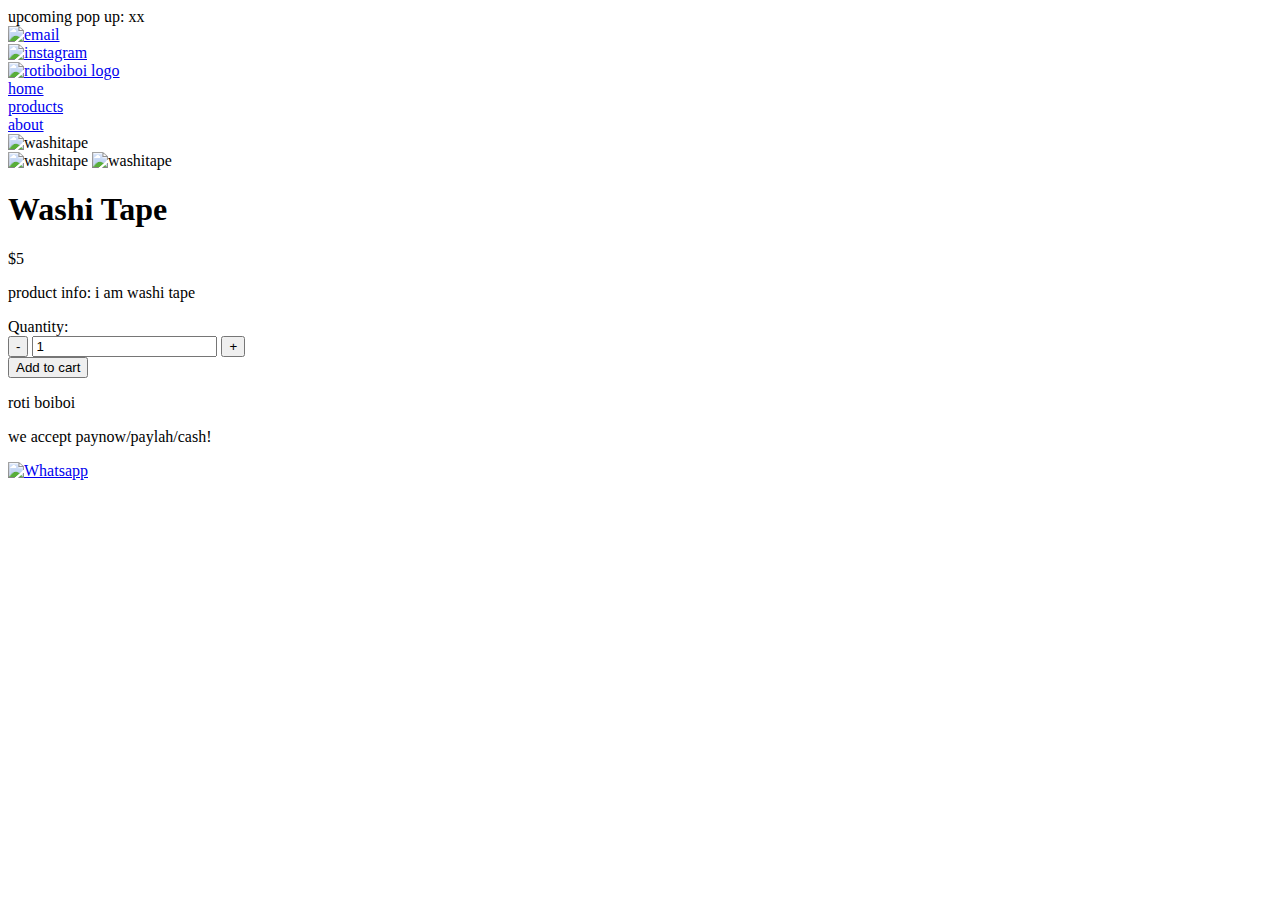
==== product_washitape.html @ af06448f "Create product_washitape.html" ====
<!DOCTYPE html>
<html lang="en">

<head>
    <meta charset="UTF-8">
    <meta name="viewport" content="width=device-width, initial-scale=1.0">
    <title>roti boiboi</title>
    <link rel="stylesheet" type="text/css" href="./resources/index.css" />
</head>

<body>
    <div class="header">
        <div class="header-popup">upcoming pop up: xx</div>
        <div class="header-socialmedia"><a href="mailto:rotiboiboi@gmail.com" target="_blank"><img id="email"
                    src="./resources/images/mail.png" alt="email"></a></div>
        <div class="header-insta"><a href="https://www.instagram.com/rotiboiboi/" target="_blank"><img id="instagram"
                    src="./resources/images/instagram icon.png" alt="instagram"></a></div>

    </div>

    <!-- navigation bar with logo at left side-->
    <div class="navigation">
        <div class="nav-logo">
            <a href="index.html"><img id="logo" src="./resources/images/rotiboiboi-logo.png" alt="rotiboiboi logo"></a>
        </div>
        <div class="nav-links-container">
            <div class="nav-links"><a href="index.html">home</a></div>
            <div class="nav-links"><a href="index.html">products</a></div>
            <div class="nav-links"><a href="index.html">about</a></div>
        </div>
    </div>

    <div class="product-container">
        <div class="product-images">
            <div class="main-image">
                <img src="./resources/images/washi tape - rotiboiboi 2.png" alt="washitape">
            </div>
            <div class="thumbnail-images">
                <img src="./resources/images/washi tape - rotiboiboi 2.png" alt="washitape">
                <img src="./resources/images/washi tape 3.png" alt="washitape">
            </div>
        </div>

        <div class="product-details">
            <h1 class="product-title">Washi Tape</h1>
            <p class="product-price">$5</p>

            <div class="product-description">
                <p>product info: i am washi tape</p>
            </div>
            <div class="product-options">
                <label for="quantity">Quantity:</label>
                <div class="quantity-selector">
                    <button class="quantity-btn minus">-</button>
                    <!--html element 'input' to create an input field in a form. ensure label for equals to id input-->
                    <input type="number" id="quantity" name="quantity" min="1" value="1">
                    <button class="quantity-btn plus">+</button>
                </div>
            </div>

            <button class="add-to-cart">Add to cart</button>

        </div>
    </div>
    </div>

    <div class="footer">
        <div class="footer-name">
            <p>roti boiboi</p>
        </div>
        <div class="footer-payment">
            <p>we accept paynow/paylah/cash!</p>
        </div>
    </div>


    <a href="https://wa.me/+6591195145" class="whatsapp-button" target="_blank" rel="noopener noreferrer">
        <img src="./resources/images/whatsapp icon.png" alt="Whatsapp">
    </a>
    <script src="./script.js"></script>
</body>


</html>
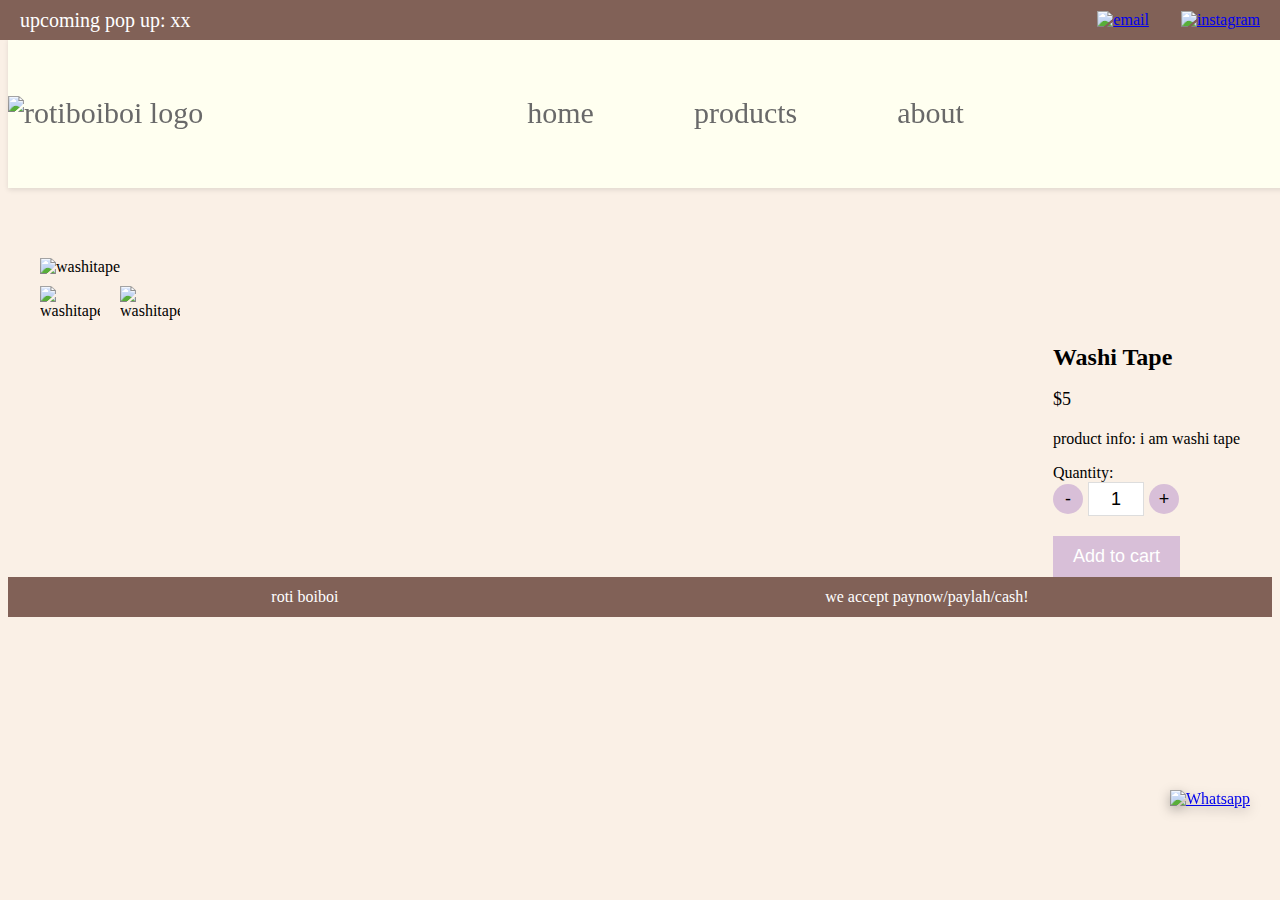
==== commit 5d12ac99: "Update product_washitape.html" ====
--- a/product_washitape.html
+++ b/product_washitape.html
@@ -5,7 +5,7 @@
     <meta charset="UTF-8">
     <meta name="viewport" content="width=device-width, initial-scale=1.0">
     <title>roti boiboi</title>
-    <link rel="stylesheet" type="text/css" href="./resources/index.css" />
+    <link rel="stylesheet" type="text/css" href="./styles.css" />
 </head>
 
 <body>
--- a/styles.css
+++ b/styles.css
@@ -0,0 +1,467 @@
+body {
+    background-color: linen;
+    padding-top: 30px;
+}
+
+/* header*/
+.header {
+    background-color: rgb(129, 97, 87);
+    width: 100%;
+    height: 40px;
+    color: white;
+    top: 0;
+    left: 0;
+    right: 0;
+    display: flex;
+    align-items: center;
+    column-gap: 2em;
+    position: fixed;
+    z-index: 11;
+
+}
+
+.header-popup {
+    font-size: 20px;
+    margin-left: 20px;
+
+}
+
+.header-socialmedia {
+    margin-left: auto;
+}
+
+.header-insta {
+    margin-right: 20px;
+}
+
+#email {
+    width: 50px;
+    height: 50px;
+}
+
+#instagram {
+    width: 30px;
+    height: 30px;
+}
+
+.header img:hover {
+    filter: opacity(0.2);
+}
+
+
+/* navigation bar */
+.navigation {
+    position: fixed;
+    z-index: 10;
+    display: flex;
+    align-items: center;
+    justify-content: space-between;
+    margin: 0;
+    width: 100%;
+    height: 150px;
+    background-color: ivory;
+    box-shadow: 0 2px 5px rgba(0, 0, 0, 0.1);
+    /* optional: adds a subtle shadow */
+}
+
+.navigation a {
+    text-decoration: none;
+    font-size: 30px;
+    color: dimgray;
+    /*text colour for navbar */
+}
+
+.nav-links-container {
+    display: flex;
+    flex: 1 1 auto;
+    justify-content: center;
+    align-items: center;
+}
+
+.nav-links {
+    margin: 0 50px;
+}
+
+.nav-logo {
+    flex: 0 0 auto;
+}
+
+#logo {
+    width: 130px;
+    height: 130px;
+    /* adds margin space to left of logo to push it closer to middle and the other nav bar links */
+}
+
+.navigation a:hover {
+    color: darksalmon;
+    /* link color when hovered */
+}
+
+.navigation img:hover {
+    filter: opacity(0.5);
+}
+
+/* slider */
+.slider-container {
+    display: flex;
+    align-items: center;
+    justify-content: center;
+    height: auto;
+    padding-top: 150px;
+}
+
+.slider {
+    width: 100%;
+    height: 0;
+    padding-top: 40%;
+    text-align: center;
+    display: block;
+    position: relative;
+    overflow: hidden;
+
+}
+
+.slider_slides {
+    width: 100%;
+    height: 100%;
+    top: 0;
+    left: 0;
+}
+
+.slider_slide {
+    position: absolute;
+    display: flex;
+    align-items: center;
+    justify-content: center;
+    top: 0;
+    left: 0;
+    font-size: 50px;
+    font-weight: bold;
+    width: 100%;
+    height: 100%;
+    background-color: lemonchiffon;
+    transition: 1s;
+    opacity: 0;
+}
+
+.slide_content {
+    position: absolute;
+    top: 50%;
+    left: 50%;
+    transform: translate(-50%, -50%);
+    text-align: center;
+    z-index: 2;
+}
+
+.slide_button {
+    display: inline-block;
+    padding: 10px 20px;
+    border-radius: 20px;
+    text-decoration: none;
+    font-size: 20px;
+    background-color: thistle;
+    color: #fff;
+    font-family: monospace;
+}
+
+.slide_button:hover {
+    background-color: palegoldenrod;
+}
+
+
+.slider_slide.active {
+    opacity: 1;
+}
+
+.slider_slide img {
+    width: 100%;
+    height: 100%;
+    object-fit: cover;
+}
+
+.slider_nav-button {
+    position: absolute;
+    top: 50%;
+    height: 40px;
+    width: 40px;
+    background-color: rgba(0, 0, 0, 0.2);
+    opacity: .8;
+    color: white;
+    display: flex;
+    align-items: center;
+    justify-content: center;
+    font-size: 24px;
+    cursor: pointer;
+    border-radius: 50%;
+    margin-left: 10px;
+    margin-right: 10px;
+
+}
+
+#nav-button-next {
+    top: 50%;
+    right: 0;
+    transform: translateY(-50%);
+}
+
+#nav-button-prev {
+    top: 50%;
+    left: 0;
+    transform: translateY(-50%);
+}
+
+.slider_nav {
+    position: absolute;
+    bottom: 20px;
+    left: 50%;
+    display: flex;
+    transform: translateX(-50%);
+    text-align: center;
+    z-index: 10;
+}
+
+.slider_navlink {
+    cursor: pointer;
+    height: 15px;
+    width: 15px;
+    border-radius: 50%;
+    background-color: #333;
+    margin: 0 10px 0 10px;
+    opacity: .8;
+}
+
+.slider_navlink.active {
+    background-color: #fff;
+}
+
+/* featured collection */
+
+.featured-collection-container {
+    max-width: 1200px;
+    margin: 0 auto;
+    padding: 20px;
+}
+
+.featured-collection-container h1 {
+    text-align: center;
+    margin-top: 50px;
+    margin-bottom: 50px;
+    color: dimgray;
+}
+
+.product-grid {
+    display: flex;
+    justify-content: space-between;
+}
+
+.product-item {
+    flex-basis: calc(33.333% - 20px);
+    /* Subtracting margin */
+    margin-bottom: 30px;
+    color: dimgray;
+    text-align: center;
+    overflow: hidden;
+    /* This will contain the zoomed image */
+}
+
+.image-container {
+    position: relative;
+    width: 100%;
+    height: 300px;
+    overflow: hidden;
+    /* This will contain the zoomed image */
+    margin-bottom: 10px;
+}
+
+.overlay {
+    position: absolute;
+    top: 0;
+    left: 0;
+    width: 100%;
+    height: 100%;
+    background-color: rgba(0, 0, 0, 0.2);
+    opacity: 0;
+    display: flex;
+    align-items: flex-end;
+    justify-content: center;
+    transition: opacity 0.3s ease;
+}
+
+.overlay_button {
+    display: inline-block;
+    margin-bottom: 10px;
+    padding: 10px 20px;
+    border-radius: 20px;
+    text-decoration: none;
+    font-size: 20px;
+    background-color: thistle;
+    color: #fff;
+    font-family: monospace;
+}
+
+/*This selector targets the button itself when it's being hovered over.*/
+.overlay_button:hover {
+    background-color: rgb(129, 97, 87);
+}
+
+/* This selector targets the .overlay element when its parent .product-item is being hovered over.*/
+.product-item:hover .overlay {
+    opacity: 1;
+}
+
+.product-item img {
+    width: 100%;
+    height: 300px;
+    object-fit: cover;
+    transition: transform 0.3s ease;
+}
+
+.product-item:hover img {
+    transform: scale(1.1);
+}
+
+/* footer bar */
+.footer {
+    background-color: rgb(129, 97, 87);
+    width: 100%;
+    height: 40px;
+    top: 0;
+    left: 0;
+    right: 0;
+    display: flex;
+    align-items: center;
+    justify-content: space-around;
+    z-index: 11;
+    position: relative;
+}
+
+.footer-name {
+    color: white;
+    margin-left: 20px;
+}
+
+.footer-payment {
+    color: white;
+}
+
+.whatsapp-button {
+    position: fixed;
+    display: flex;
+    align-items: center;
+    justify-content: center;
+    border-radius: 50%;
+    z-index: 100;
+    width: auto;
+    height: auto;
+    bottom: 20px;
+    right: 20px;
+    background-color: transparent;
+    transition: opacity 0.3s ease;
+}
+
+.whatsapp-button:hover {
+    opacity: 0.5;
+}
+
+.whatsapp-button img {
+    width: 90px;
+    height: 90px;
+    filter: drop-shadow(0 4px 6px rgba(0, 0, 0, 0.3));
+}
+
+/*product page css*/
+.product-container {
+    display: flex;
+    max-width: 1200px;
+    margin-top: 0px;
+    margin-bottom: 0px;
+    margin-left: auto;
+    margin-right: auto;
+    padding-top: 170px;
+
+}
+
+.product-images {
+    flex: 1;
+    margin-right: 40px;
+    /*image will grow to fill available space in container and shrink if necessary*/
+    padding-top: 50px;
+}
+
+.main-image img {
+    width: 800px;
+    height: auto;
+}
+
+.thumbnail-images {
+    display: flex;
+    margin-top: 10px;
+}
+
+.thumbnail-images img {
+    width: 60px;
+    height: 60px;
+    margin-right: 20px;
+    cursor: pointer;
+}
+
+.product-details {
+    padding-top: 120px;
+}
+
+.product-title {
+    font-size: 24px;
+    margin-bottom: 10px;
+}
+
+.product-price {
+    font-size: 18px;
+    margin-bottom: 20px;
+}
+
+
+.quantity-selector {
+    display: flex;
+    align-items: center;
+}
+
+.quantity-btn {
+    width: 30px;
+    height: 30px;
+    background-color: thistle;
+    cursor: pointer;
+    font-size: 18px;
+    border: none;
+    border-radius: 50%;
+}
+
+#quantity {
+    width: 50px;
+    height: 30px;
+    text-align: center;
+    font-size: 18px;
+    border: 1px solid #ddd;
+    margin: 0 5px;
+}
+
+/* Remove arrow buttons from number input */
+#quantity::-webkit-inner-spin-button,
+#quantity::-webkit-outer-spin-button {
+    -webkit-appearance: none;
+    margin: 0;
+}
+
+/* Hide spinner buttons for Firefox */
+input[type="number"] {
+    -moz-appearance: textfield;
+}
+
+.add-to-cart {
+    background-color: thistle;
+    color: #fff;
+    padding: 10px 20px;
+    border: none;
+    cursor: pointer;
+    font-size: 18px;
+    margin-top: 20px;
+}
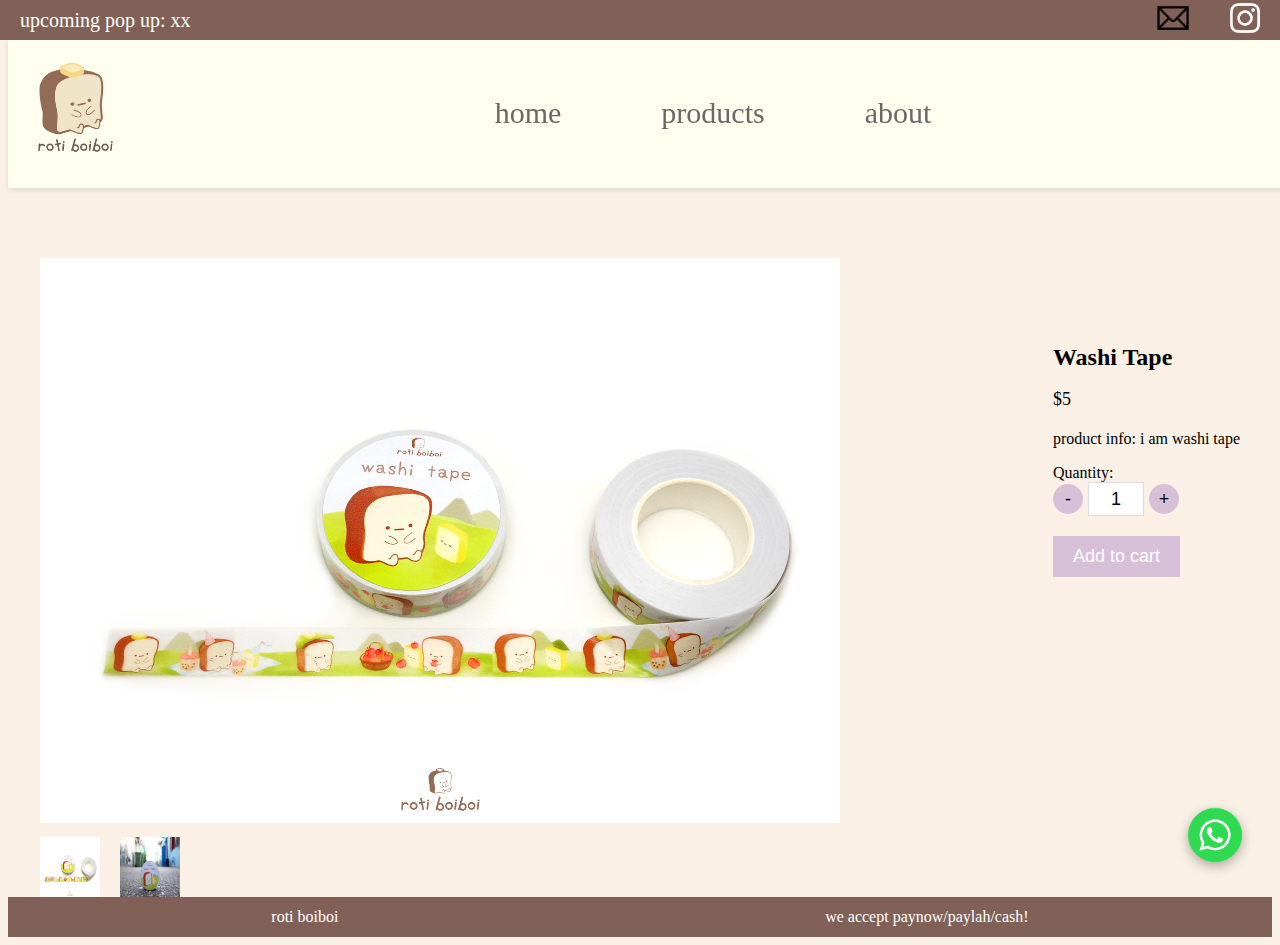
==== commit d4f0d45d: "Update product_washitape.html" ====
--- a/product_washitape.html
+++ b/product_washitape.html
@@ -14,7 +14,7 @@
         <div class="header-socialmedia"><a href="mailto:rotiboiboi@gmail.com" target="_blank"><img id="email"
                     src="./resources/images/mail.png" alt="email"></a></div>
         <div class="header-insta"><a href="https://www.instagram.com/rotiboiboi/" target="_blank"><img id="instagram"
-                    src="./resources/images/instagram icon.png" alt="instagram"></a></div>
+                    src="./resources/images/white instagram icon.png" alt="instagram"></a></div>
 
     </div>
 
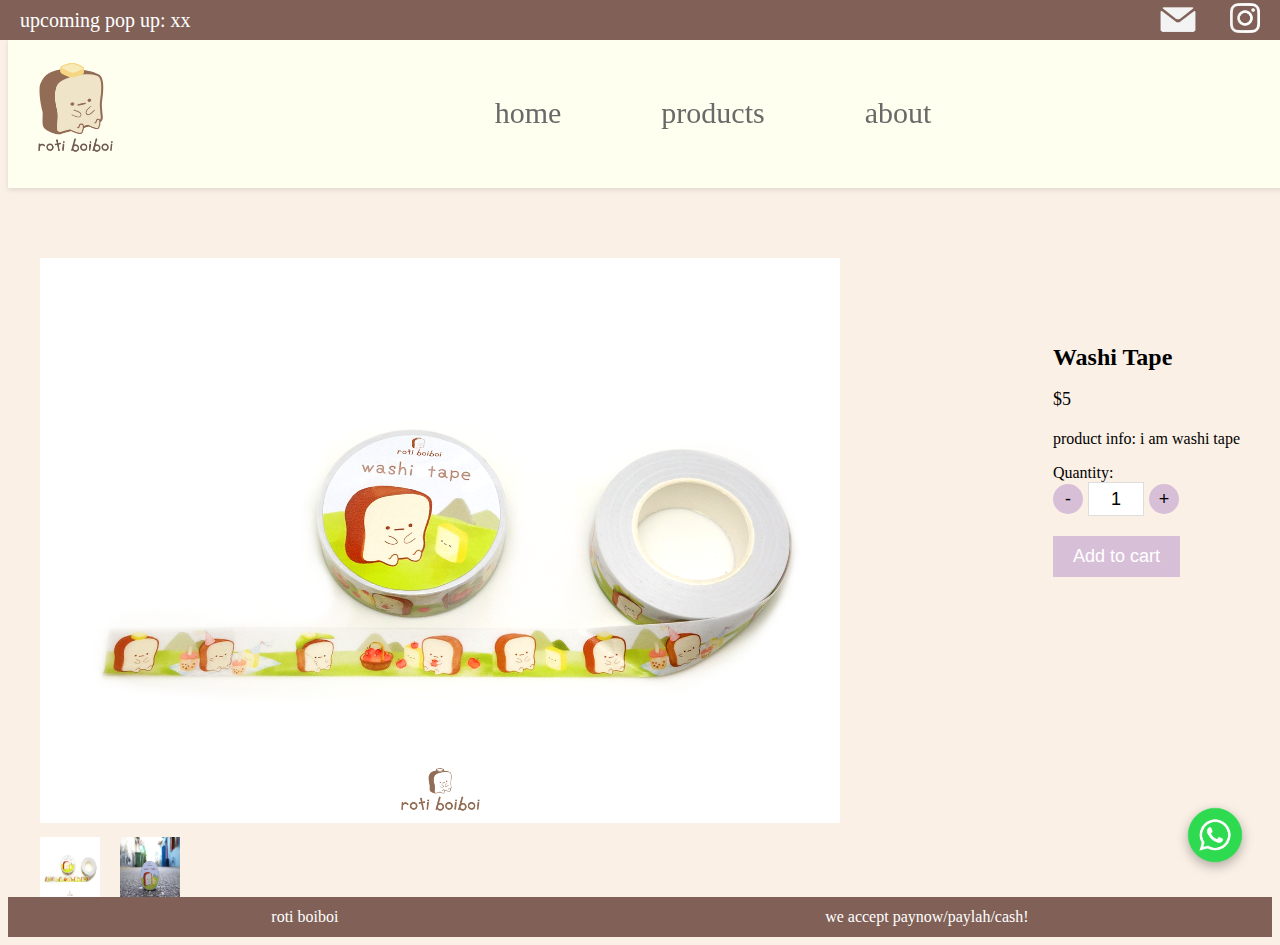
==== commit bd667298: "updated insta icon" ====
--- a/product_washitape.html
+++ b/product_washitape.html
@@ -12,7 +12,7 @@
     <div class="header">
         <div class="header-popup">upcoming pop up: xx</div>
         <div class="header-socialmedia"><a href="mailto:rotiboiboi@gmail.com" target="_blank"><img id="email"
-                    src="./resources/images/mail.png" alt="email"></a></div>
+                    src="./resources/images/white mail icon.png" alt="email"></a></div>
         <div class="header-insta"><a href="https://www.instagram.com/rotiboiboi/" target="_blank"><img id="instagram"
                     src="./resources/images/white instagram icon.png" alt="instagram"></a></div>
 
@@ -81,4 +81,4 @@
 </body>
 
 
-</html>
+</html>--- a/styles.css
+++ b/styles.css
@@ -35,8 +35,8 @@
 }
 
 #email {
-    width: 50px;
-    height: 50px;
+    width: 40px;
+    height: 40px;
 }
 
 #instagram {
@@ -464,4 +464,4 @@
     cursor: pointer;
     font-size: 18px;
     margin-top: 20px;
-}
+}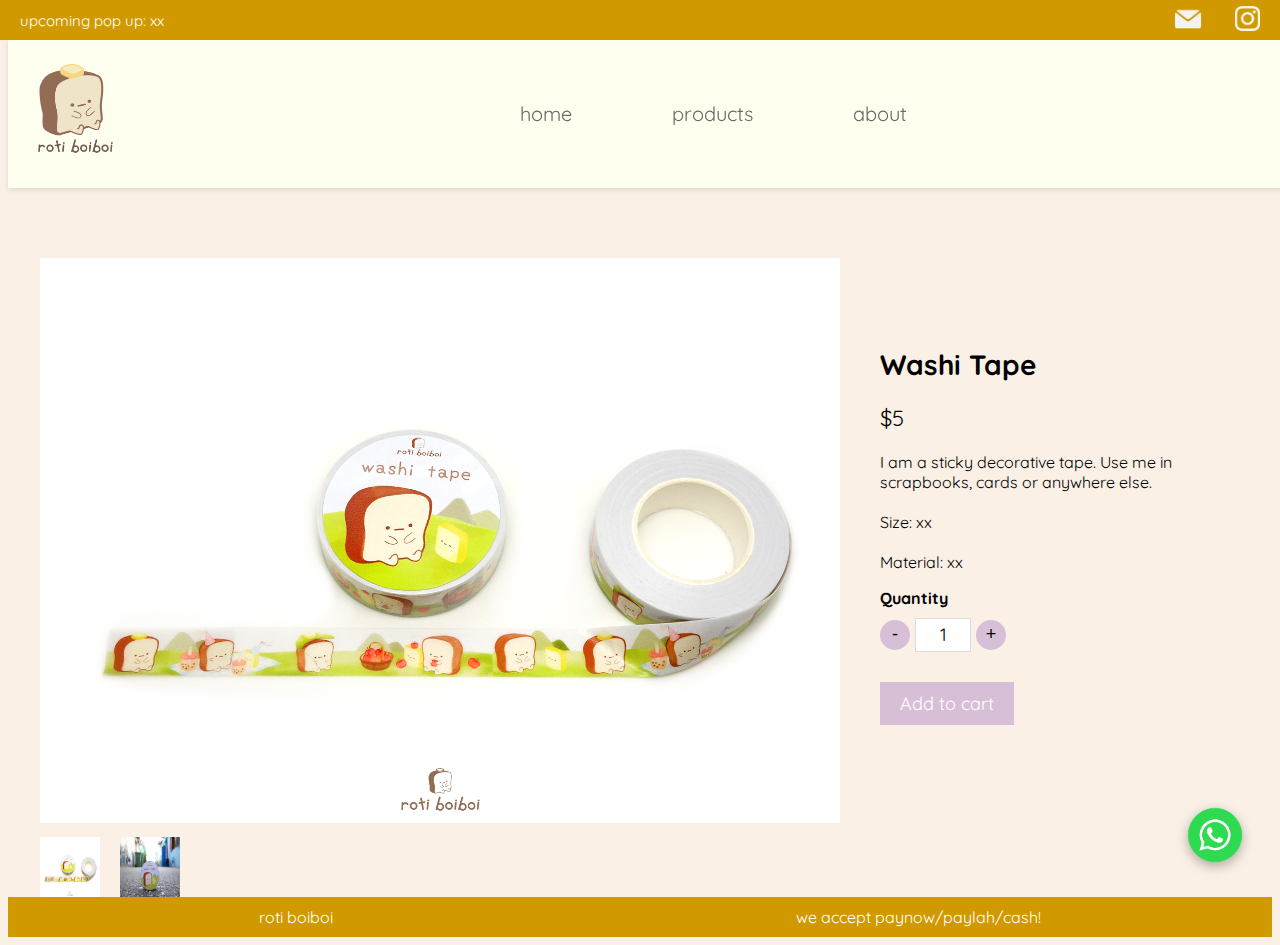
==== commit 34b0244f: "updated quantity buttons and changed color scheme" ====
--- a/product_washitape.html
+++ b/product_washitape.html
@@ -5,6 +5,9 @@
     <meta charset="UTF-8">
     <meta name="viewport" content="width=device-width, initial-scale=1.0">
     <title>roti boiboi</title>
+    <link rel="preconnect" href="https://fonts.googleapis.com">
+    <link rel="preconnect" href="https://fonts.gstatic.com" crossorigin>
+    <link href="https://fonts.googleapis.com/css2?family=Quicksand:wght@300..700&display=swap" rel="stylesheet">
     <link rel="stylesheet" type="text/css" href="./styles.css" />
 </head>
 
@@ -46,14 +49,17 @@
             <p class="product-price">$5</p>
 
             <div class="product-description">
-                <p>product info: i am washi tape</p>
+                <p>I am a sticky decorative tape. Use me in scrapbooks, cards or anywhere else.
+                    <br><br>Size: xx
+                    <br><br>Material: xx
+                </p>
             </div>
             <div class="product-options">
-                <label for="quantity">Quantity:</label>
+                <label for="quantity"><strong>Quantity</strong></label>
                 <div class="quantity-selector">
                     <button class="quantity-btn minus">-</button>
                     <!--html element 'input' to create an input field in a form. ensure label for equals to id input-->
-                    <input type="number" id="quantity" name="quantity" min="1" value="1">
+                    <input type="number" class="quantity-input" name="quantity" min="1" max="99" value="1">
                     <button class="quantity-btn plus">+</button>
                 </div>
             </div>
@@ -77,7 +83,7 @@
     <a href="https://wa.me/+6591195145" class="whatsapp-button" target="_blank" rel="noopener noreferrer">
         <img src="./resources/images/whatsapp icon.png" alt="Whatsapp">
     </a>
-    <script src="./script.js"></script>
+    <script src="./script_product.js"></script>
 </body>
 
 
--- a/styles.css
+++ b/styles.css
@@ -1,11 +1,12 @@
 body {
     background-color: linen;
     padding-top: 30px;
+    font-family: 'Quicksand', -apple-system, BlinkMacSystemFont, "Segoe UI", Helvetica, Arial, sans-serif;
 }
 
 /* header*/
 .header {
-    background-color: rgb(129, 97, 87);
+    background-color: #D19900;
     width: 100%;
     height: 40px;
     color: white;
@@ -21,7 +22,7 @@
 }
 
 .header-popup {
-    font-size: 20px;
+    font-size: 15px;
     margin-left: 20px;
 
 }
@@ -35,13 +36,13 @@
 }
 
 #email {
-    width: 40px;
-    height: 40px;
-}
-
-#instagram {
     width: 30px;
     height: 30px;
+}
+
+#instagram {
+    width: 25px;
+    height: 25px;
 }
 
 .header img:hover {
@@ -66,7 +67,7 @@
 
 .navigation a {
     text-decoration: none;
-    font-size: 30px;
+    font-size: 20px;
     color: dimgray;
     /*text colour for navbar */
 }
@@ -93,7 +94,7 @@
 }
 
 .navigation a:hover {
-    color: darksalmon;
+    color: #D19900;
     /* link color when hovered */
 }
 
@@ -158,14 +159,14 @@
     padding: 10px 20px;
     border-radius: 20px;
     text-decoration: none;
-    font-size: 20px;
-    background-color: thistle;
+    font-size: 30px;
+    background-color: #D19900;
     color: #fff;
-    font-family: monospace;
 }
 
 .slide_button:hover {
-    background-color: palegoldenrod;
+    transform: scale(1.1);
+    box-shadow: 0 5px 15px rgba(0, 0, 0, 0.2);
 }
 
 
@@ -271,6 +272,7 @@
     overflow: hidden;
     /* This will contain the zoomed image */
     margin-bottom: 10px;
+
 }
 
 .overlay {
@@ -285,6 +287,7 @@
     align-items: flex-end;
     justify-content: center;
     transition: opacity 0.3s ease;
+
 }
 
 .overlay_button {
@@ -294,14 +297,14 @@
     border-radius: 20px;
     text-decoration: none;
     font-size: 20px;
-    background-color: thistle;
+    background-color: #D19900;
     color: #fff;
-    font-family: monospace;
 }
 
 /*This selector targets the button itself when it's being hovered over.*/
 .overlay_button:hover {
-    background-color: rgb(129, 97, 87);
+    transform: scale(1.1);
+    box-shadow: 0 5px 15px rgba(0, 0, 0, 0.2);
 }
 
 /* This selector targets the .overlay element when its parent .product-item is being hovered over.*/
@@ -320,9 +323,21 @@
     transform: scale(1.1);
 }
 
+.productpage-title:hover {
+    color: #D19900;
+}
+
+.productpage-title {
+    color: dimgray;
+}
+
+a {
+    text-decoration: none;
+}
+
 /* footer bar */
 .footer {
-    background-color: rgb(129, 97, 87);
+    background-color: #D19900;
     width: 100%;
     height: 40px;
     top: 0;
@@ -410,12 +425,12 @@
 }
 
 .product-title {
-    font-size: 24px;
+    font-size: 28px;
     margin-bottom: 10px;
 }
 
 .product-price {
-    font-size: 18px;
+    font-size: 22px;
     margin-bottom: 20px;
 }
 
@@ -435,18 +450,19 @@
     border-radius: 50%;
 }
 
-#quantity {
+.quantity-input {
     width: 50px;
     height: 30px;
     text-align: center;
     font-size: 18px;
     border: 1px solid #ddd;
-    margin: 0 5px;
+    margin: 10px 5px;
+    font-family: 'Quicksand', -apple-system, BlinkMacSystemFont, "Segoe UI", Helvetica, Arial, sans-serif;
 }
 
 /* Remove arrow buttons from number input */
-#quantity::-webkit-inner-spin-button,
-#quantity::-webkit-outer-spin-button {
+.quantity-input::-webkit-inner-spin-button,
+.quantity-input::-webkit-outer-spin-button {
     -webkit-appearance: none;
     margin: 0;
 }
@@ -464,4 +480,5 @@
     cursor: pointer;
     font-size: 18px;
     margin-top: 20px;
+    font-family: 'Quicksand', -apple-system, BlinkMacSystemFont, "Segoe UI", Helvetica, Arial, sans-serif;
 }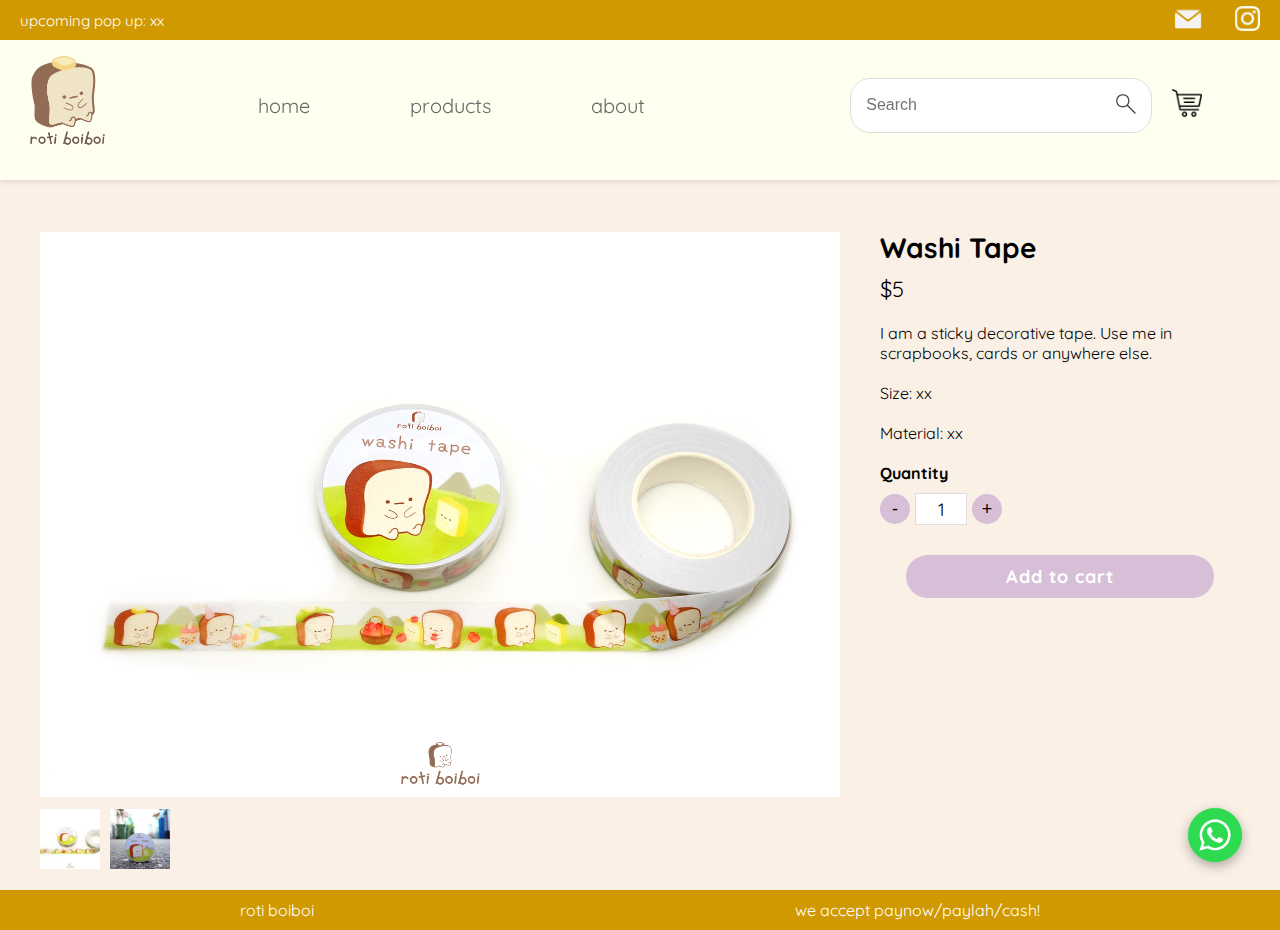
==== commit bc586889: "footer bar at bottom, qty buttons working, product gallery thumbnails work" ====
--- a/product_washitape.html
+++ b/product_washitape.html
@@ -18,7 +18,6 @@
                     src="./resources/images/white mail icon.png" alt="email"></a></div>
         <div class="header-insta"><a href="https://www.instagram.com/rotiboiboi/" target="_blank"><img id="instagram"
                     src="./resources/images/white instagram icon.png" alt="instagram"></a></div>
-
     </div>
 
     <!-- navigation bar with logo at left side-->
@@ -31,23 +30,35 @@
             <div class="nav-links"><a href="index.html">products</a></div>
             <div class="nav-links"><a href="index.html">about</a></div>
         </div>
+        <div class="nav-others-container">
+            <div class="search-container">
+                <input type="text" class="search-input" placeholder="Search">
+                <button class="search-button">
+                    <img src="./resources/images/search tool icon.png" alt="search">
+                </button>
+            </div>
+            <div class="cart-container">
+                <a href="index.html"><img id="cart" img src="./resources/images/shopping cart icon.png"
+                        alt="my cart"></a>
+            </div>
+        </div>
     </div>
 
+    <!-- product page container -->
     <div class="product-container">
-        <div class="product-images">
+        <div class="product-gallery">
             <div class="main-image">
-                <img src="./resources/images/washi tape - rotiboiboi 2.png" alt="washitape">
+                <img src="./resources/images/washi tape - rotiboiboi 2.png" alt="washitape" id="main-product-image">
             </div>
-            <div class="thumbnail-images">
-                <img src="./resources/images/washi tape - rotiboiboi 2.png" alt="washitape">
-                <img src="./resources/images/washi tape 3.png" alt="washitape">
+            <div class="thumbnails">
+                <img src="./resources/images/washi tape - rotiboiboi 2.png" alt="washitape 1" class="thumbnail">
+                <img src="./resources/images/washi tape 3.png" alt="washitape" class="thumbnail">
             </div>
         </div>
 
         <div class="product-details">
             <h1 class="product-title">Washi Tape</h1>
             <p class="product-price">$5</p>
-
             <div class="product-description">
                 <p>I am a sticky decorative tape. Use me in scrapbooks, cards or anywhere else.
                     <br><br>Size: xx
@@ -63,13 +74,13 @@
                     <button class="quantity-btn plus">+</button>
                 </div>
             </div>
-
-            <button class="add-to-cart">Add to cart</button>
-
+            <div class="button-container">
+                <button class="add-to-cart">Add to cart</button>
+            </div>
         </div>
     </div>
-    </div>
 
+    <!--footer bar-->
     <div class="footer">
         <div class="footer-name">
             <p>roti boiboi</p>
--- a/styles.css
+++ b/styles.css
@@ -1,7 +1,18 @@
+/* 'reset' technique: targets every single element on the page*/
+* {
+    margin: 0;
+    padding: 0;
+}
+
 body {
     background-color: linen;
     padding-top: 30px;
     font-family: 'Quicksand', -apple-system, BlinkMacSystemFont, "Segoe UI", Helvetica, Arial, sans-serif;
+    width: 100%;
+    display: flex;
+    flex-direction: column;
+    min-height: 100vh;
+    /*body is at least as tall as viewport*/
 }
 
 /* header*/
@@ -38,6 +49,7 @@
 #email {
     width: 30px;
     height: 30px;
+
 }
 
 #instagram {
@@ -58,6 +70,8 @@
     align-items: center;
     justify-content: space-between;
     margin: 0;
+    left: 0;
+    right: 0;
     width: 100%;
     height: 150px;
     background-color: ivory;
@@ -90,7 +104,22 @@
 #logo {
     width: 130px;
     height: 130px;
-    /* adds margin space to left of logo to push it closer to middle and the other nav bar links */
+}
+
+.nav-others-container {
+    display: flex;
+    flex: 1 1 auto;
+    justify-content: center;
+    align-items: center;
+}
+
+#cart {
+    width: 30px;
+    height: 30px;
+}
+
+#cart:hover {
+    transform: scale(1.1);
 }
 
 .navigation a:hover {
@@ -101,6 +130,43 @@
 .navigation img:hover {
     filter: opacity(0.5);
 }
+
+/* search bar */
+.search-container {
+    display: flex;
+    align-items: center;
+    width: 300px;
+    border: 1px solid #ddd;
+    border-radius: 20px;
+    background-color: white;
+    margin-right: 20px;
+}
+
+.search-button {
+    background: none;
+    border: none;
+    cursor: pointer;
+}
+
+.search-button img {
+    width: 50px;
+    height: 50px;
+}
+
+.search-button img:hover {
+    filter: opacity(0.5);
+}
+
+.search-input {
+    padding: 10px 15px;
+    font-size: 16px;
+    border: none;
+    flex-grow: 1;
+    background: none;
+    outline: none;
+    /*removes input highlight*/
+}
+
 
 /* slider */
 .slider-container {
@@ -329,6 +395,7 @@
 
 .productpage-title {
     color: dimgray;
+    margin-bottom: 10px;
 }
 
 a {
@@ -338,21 +405,22 @@
 /* footer bar */
 .footer {
     background-color: #D19900;
-    width: 100%;
+    width: 100vw;
     height: 40px;
     top: 0;
     left: 0;
     right: 0;
+    margin: 0;
     display: flex;
     align-items: center;
     justify-content: space-around;
     z-index: 11;
     position: relative;
+    margin-top: auto;
 }
 
 .footer-name {
     color: white;
-    margin-left: 20px;
 }
 
 .footer-payment {
@@ -384,44 +452,52 @@
     filter: drop-shadow(0 4px 6px rgba(0, 0, 0, 0.3));
 }
 
-/*product page css*/
+/*viewport gallery product page*/
 .product-container {
     display: flex;
+    justify-content: space-between;
+    padding: 20px;
+    margin: 0 auto;
     max-width: 1200px;
-    margin-top: 0px;
-    margin-bottom: 0px;
-    margin-left: auto;
-    margin-right: auto;
-    padding-top: 170px;
-
-}
-
-.product-images {
-    flex: 1;
+    padding-top: 200px;
+}
+
+.product-gallery {
+    display: flex;
+    flex-direction: column;
     margin-right: 40px;
-    /*image will grow to fill available space in container and shrink if necessary*/
-    padding-top: 50px;
+}
+
+.main-image {
+    width: 800px;
+    overflow: hidden;
+    margin-bottom: 10px;
 }
 
 .main-image img {
-    width: 800px;
-    height: auto;
-}
-
-.thumbnail-images {
-    display: flex;
-    margin-top: 10px;
-}
-
-.thumbnail-images img {
+    width: 100%;
+    height: 100%;
+    object-fit: contain;
+}
+
+.thumbnails {
+    display: flex;
+    justify-content: start;
+    gap: 10px;
+}
+
+.thumbnail {
     width: 60px;
     height: 60px;
-    margin-right: 20px;
+    object-fit: cover;
     cursor: pointer;
 }
 
 .product-details {
-    padding-top: 120px;
+    display: flex;
+    flex-direction: column;
+    justify-content: flex-start;
+    height: 100%;
 }
 
 .product-title {
@@ -434,6 +510,9 @@
     margin-bottom: 20px;
 }
 
+.product-description {
+    margin-bottom: 20px;
+}
 
 .quantity-selector {
     display: flex;
@@ -450,6 +529,11 @@
     border-radius: 50%;
 }
 
+.quantity-btn:hover {
+    background-color: #b197b1;
+    box-shadow: 0 4px 8px rgba(0, 0, 0, 0.2);
+}
+
 .quantity-input {
     width: 50px;
     height: 30px;
@@ -472,13 +556,27 @@
     -moz-appearance: textfield;
 }
 
+.button-container {
+    display: flex;
+    justify-content: center;
+}
+
 .add-to-cart {
     background-color: thistle;
     color: #fff;
-    padding: 10px 20px;
+    padding: 10px 100px;
     border: none;
     cursor: pointer;
     font-size: 18px;
+    font-weight: bold;
     margin-top: 20px;
+    border-radius: 30px;
+    transition: all 0.3s ease;
+    letter-spacing: 1px;
     font-family: 'Quicksand', -apple-system, BlinkMacSystemFont, "Segoe UI", Helvetica, Arial, sans-serif;
+}
+
+.add-to-cart:hover {
+    background-color: #b197b1;
+    box-shadow: 0 4px 8px rgba(0, 0, 0, 0.2);
 }